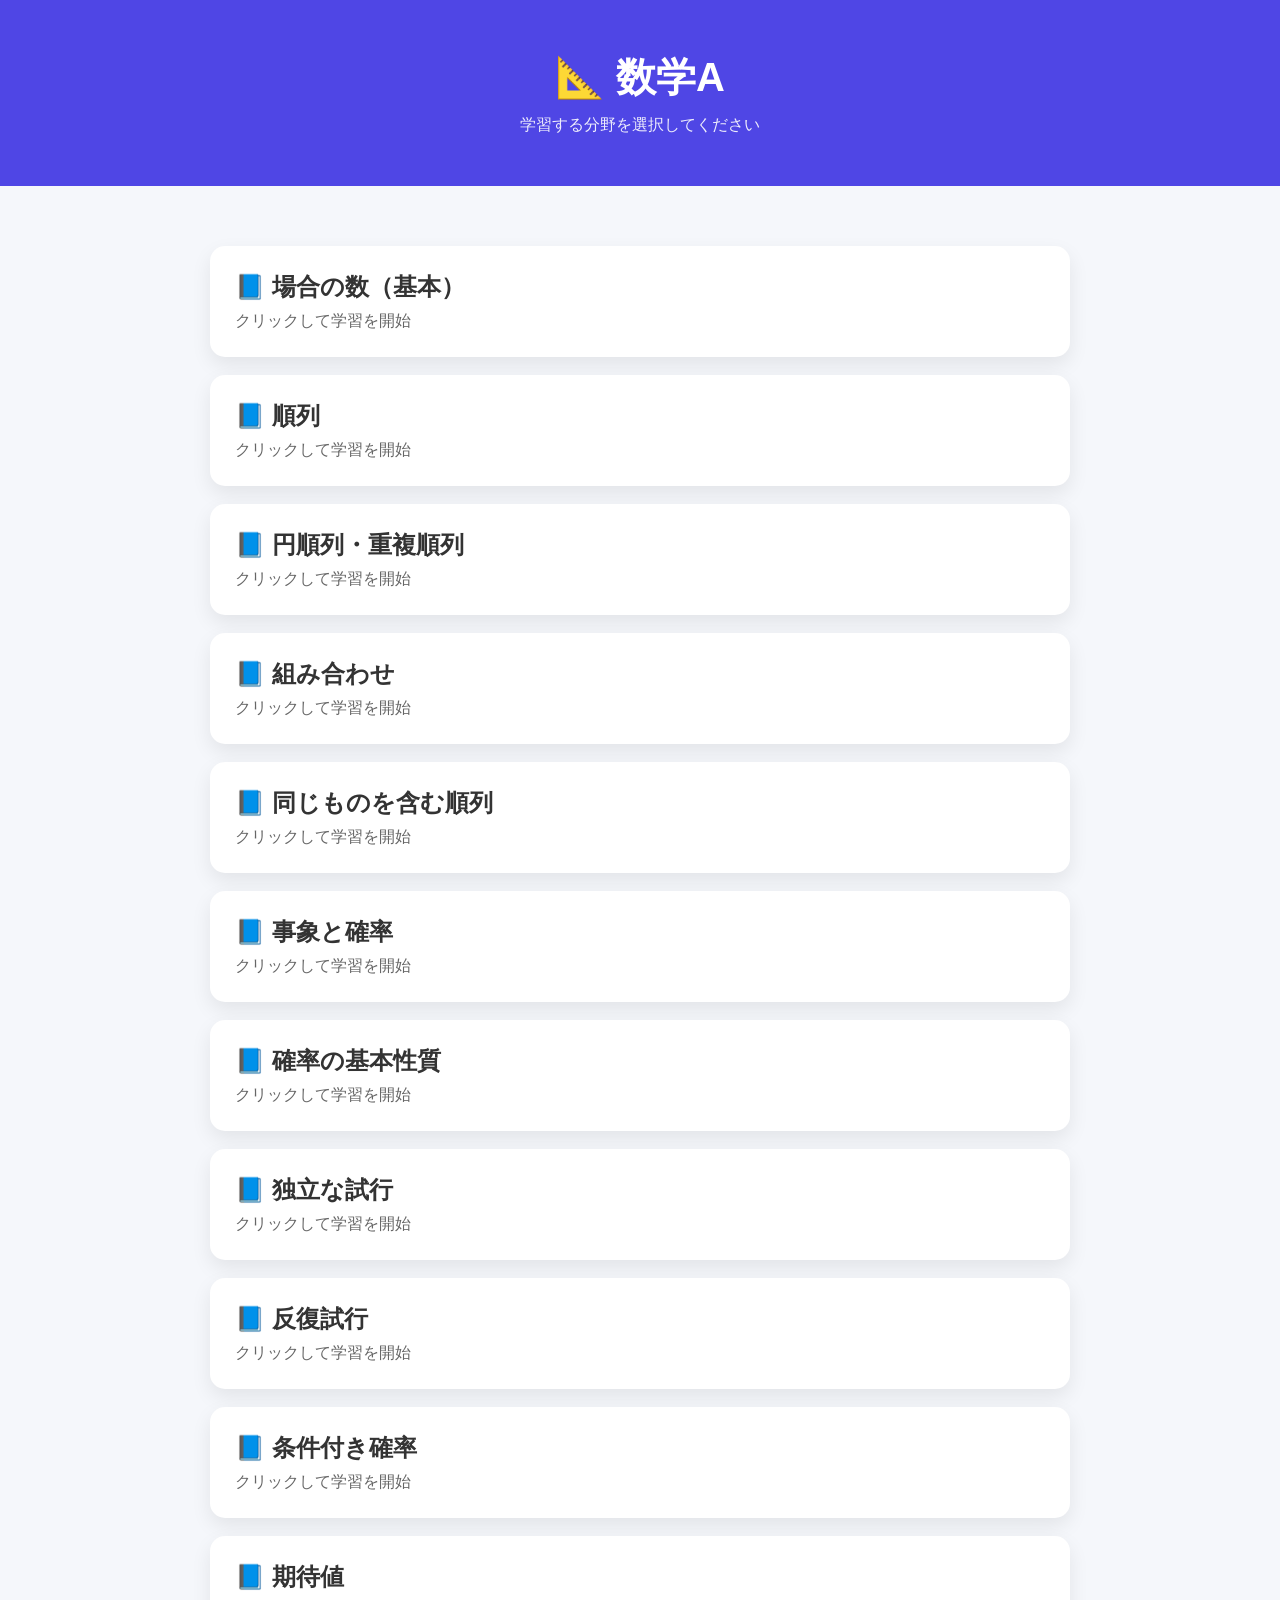
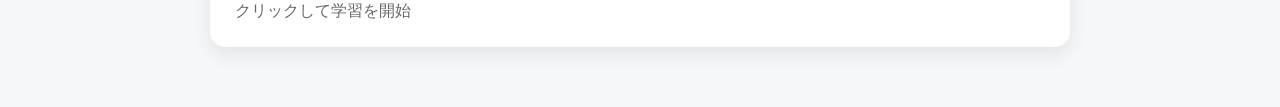
==== subjects/mathA/index.html @ 0408c3ab "Add files via upload" ====
<!DOCTYPE html>
<html lang="ja">

<head>
    <meta charset="UTF-8">
    <meta name="viewport" content="width=device-width, initial-scale=1.0">
    <title>数学A | Test Prepare</title>

    <link rel="stylesheet" href="style.css">
</head>

<body>

<header>

    <h1>📐 数学A</h1>
    <p>学習する分野を選択してください</p>

</header>

<main>

    <section id="chapters">

    </section>

</main>

<script src="script.js"></script>

</body>
</html>
---- subjects/mathA/style.css ----
*{
    margin:0;
    padding:0;
    box-sizing:border-box;
}

body{
    font-family:"Segoe UI","Yu Gothic UI",sans-serif;
    background:#f5f7fb;
    color:#333;
}

header{
    background:#4f46e5;
    color:white;
    text-align:center;
    padding:50px 20px;
}

header h1{
    font-size:2.5rem;
}

header p{
    margin-top:10px;
    opacity:.9;
}

main{
    max-width:900px;
    margin:40px auto;
    padding:20px;
}

#chapters{
    display:grid;
    gap:18px;
}

.chapter-card{

    background:white;

    padding:25px;

    border-radius:15px;

    cursor:pointer;

    transition:.2s;

    box-shadow:0 8px 20px rgba(0,0,0,.08);
}

.chapter-card:hover{

    transform:translateY(-5px);

    box-shadow:0 12px 30px rgba(0,0,0,.15);

}

.chapter-card h2{
    margin-bottom:8px;
}

.chapter-card p{
    color:#666;
}
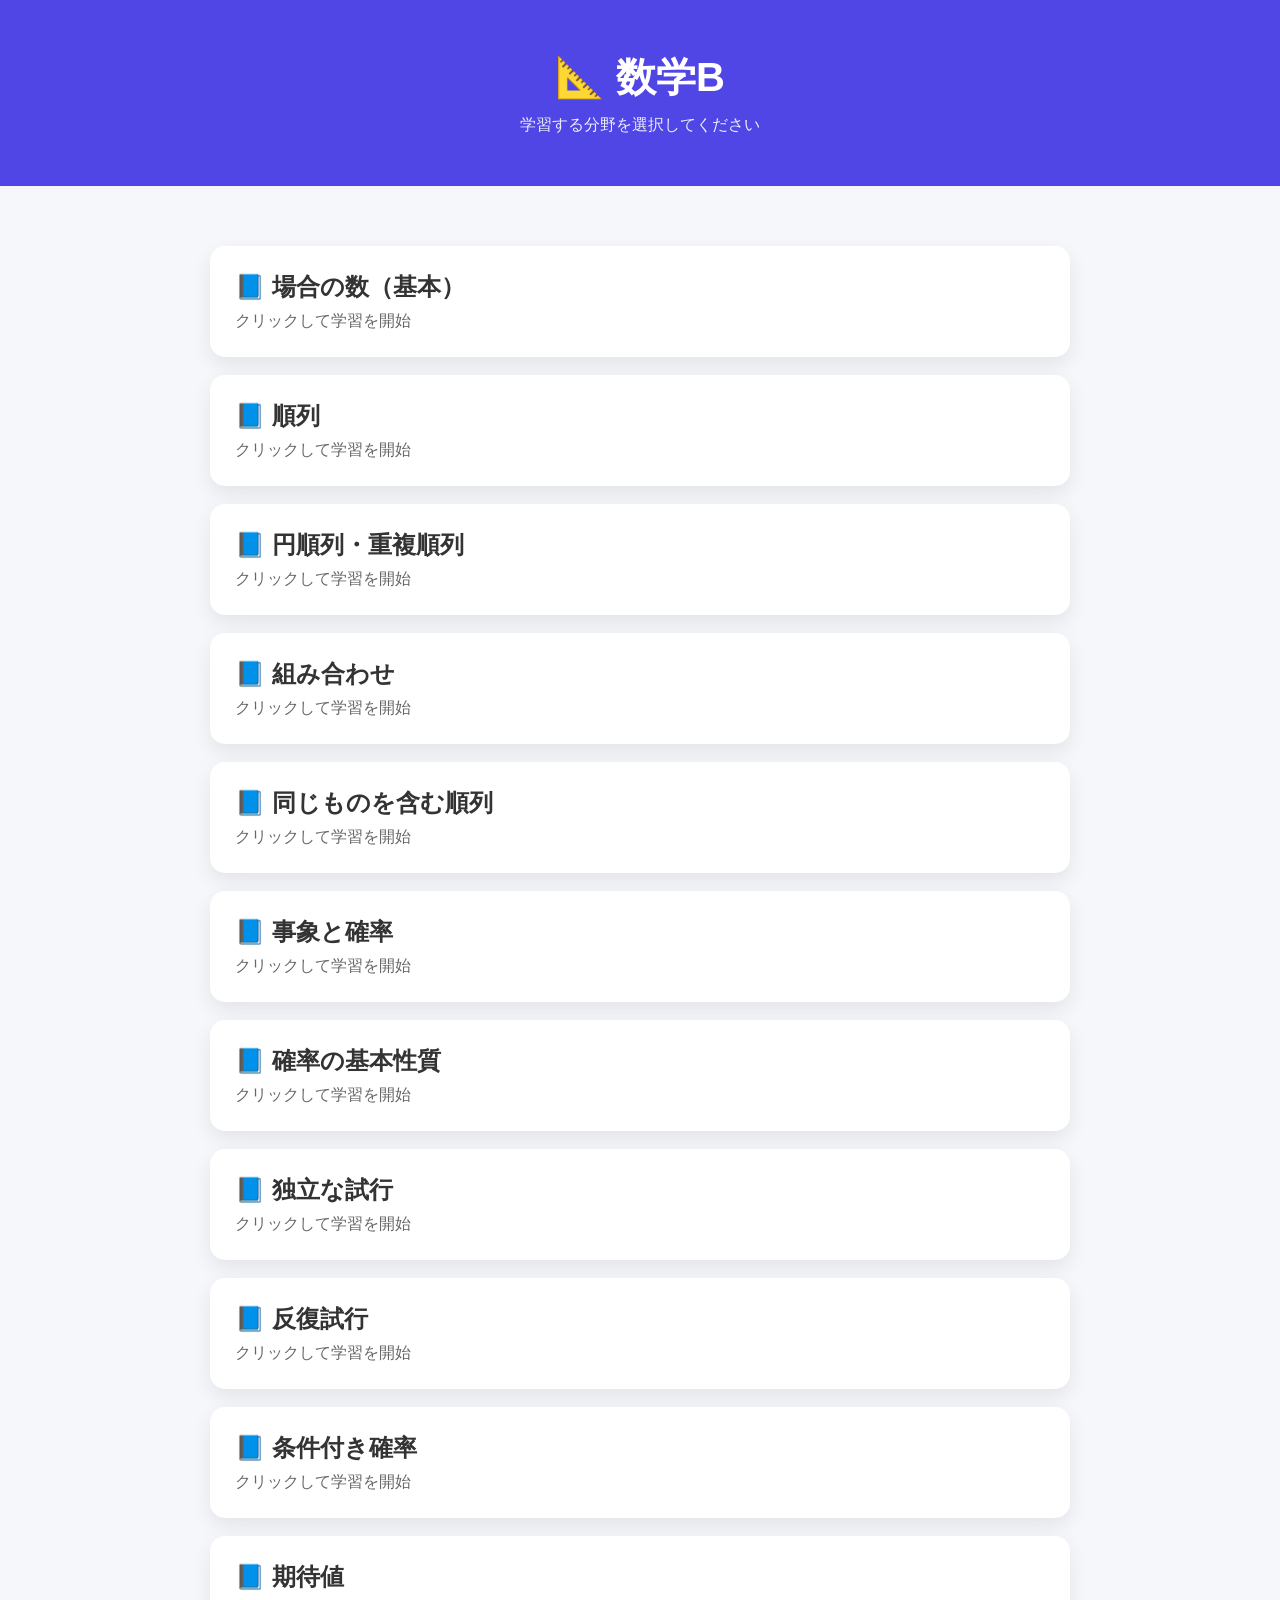
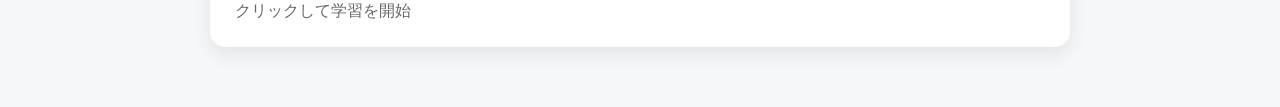
==== commit 3203bdc9: "Update index.html" ====
--- a/subjects/mathA/index.html
+++ b/subjects/mathA/index.html
@@ -4,7 +4,7 @@
 <head>
     <meta charset="UTF-8">
     <meta name="viewport" content="width=device-width, initial-scale=1.0">
-    <title>数学A | Test Prepare</title>
+    <title>数学B | Test Prepare</title>
 
     <link rel="stylesheet" href="style.css">
 </head>
@@ -13,7 +13,7 @@
 
 <header>
 
-    <h1>📐 数学A</h1>
+    <h1>📐 数学B</h1>
     <p>学習する分野を選択してください</p>
 
 </header>
@@ -29,4 +29,4 @@
 <script src="script.js"></script>
 
 </body>
-</html>+</html>
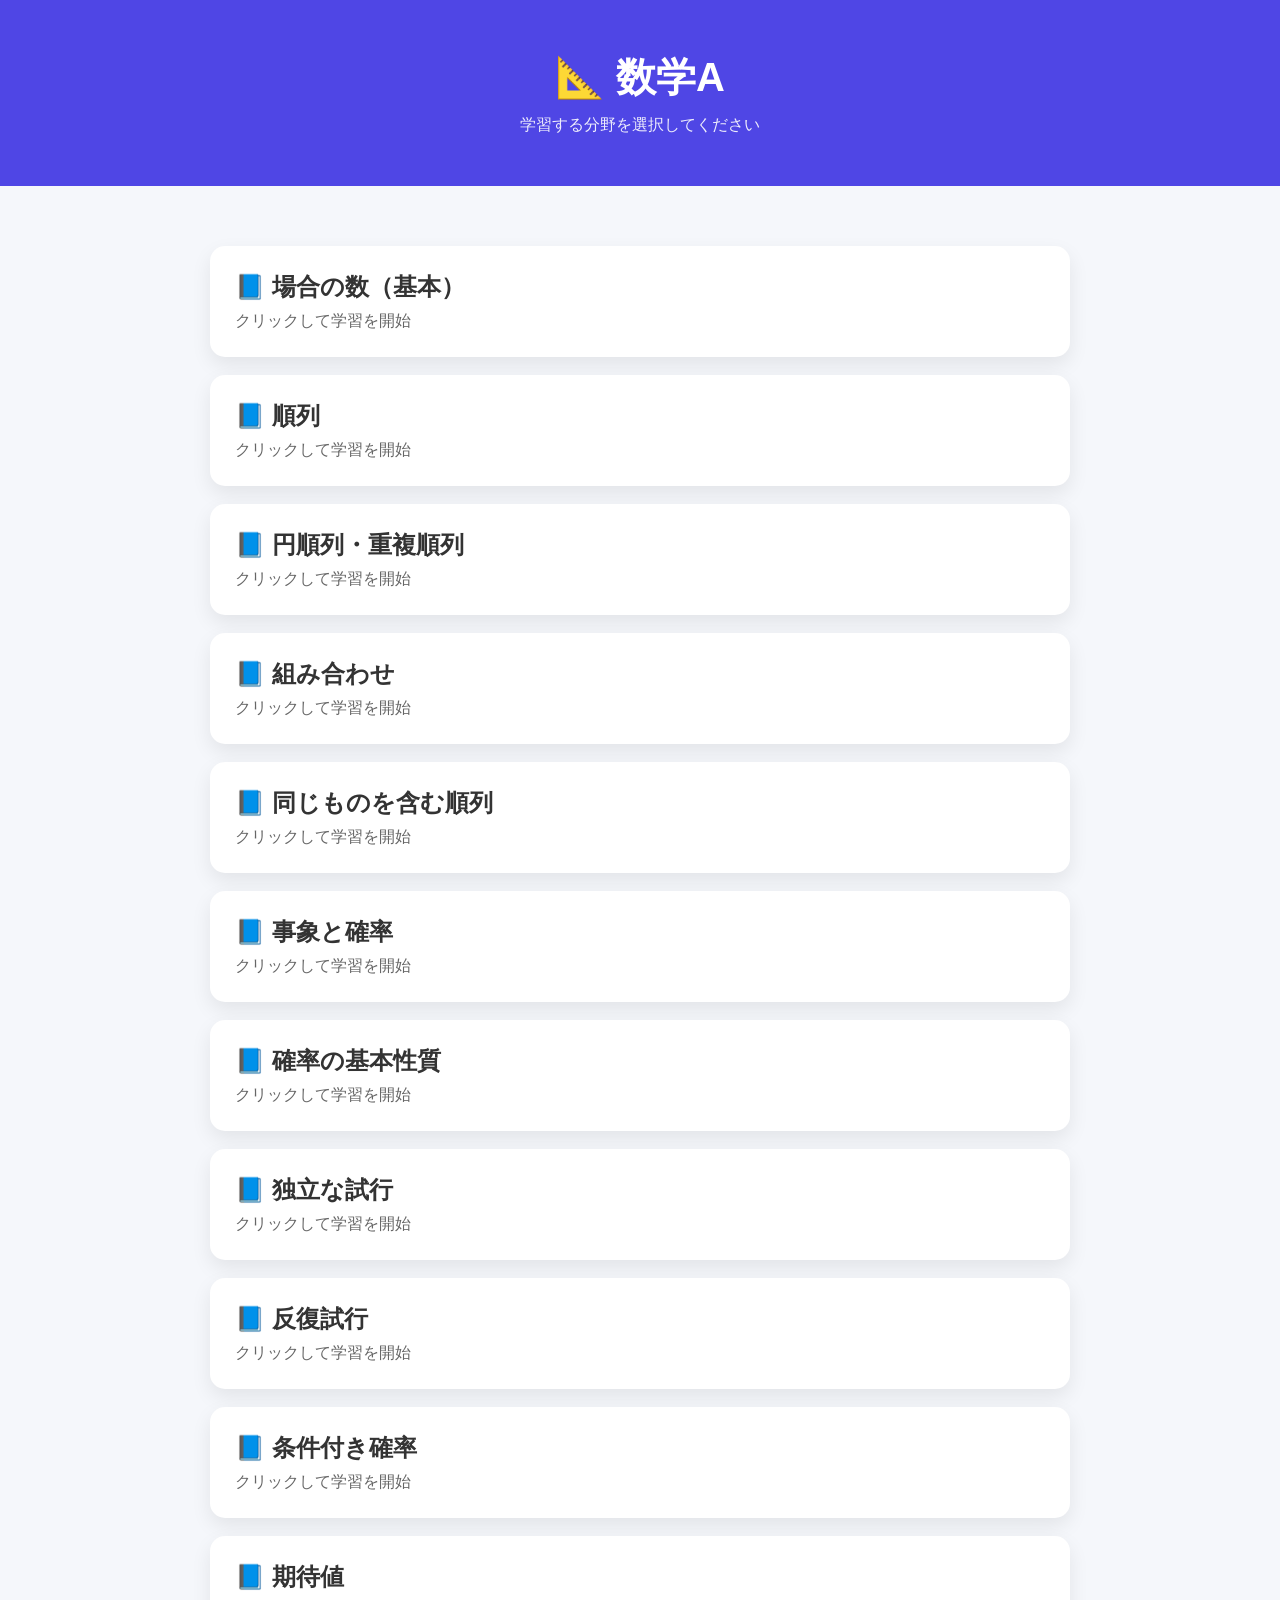
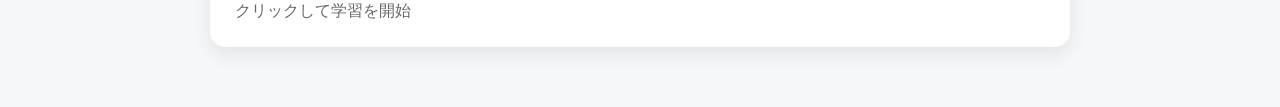
==== commit bf1f983b: "Update index.html" ====
--- a/subjects/mathA/index.html
+++ b/subjects/mathA/index.html
@@ -4,7 +4,7 @@
 <head>
     <meta charset="UTF-8">
     <meta name="viewport" content="width=device-width, initial-scale=1.0">
-    <title>数学B | Test Prepare</title>
+    <title>数学A | Test Prepare</title>
 
     <link rel="stylesheet" href="style.css">
 </head>
@@ -13,7 +13,7 @@
 
 <header>
 
-    <h1>📐 数学B</h1>
+    <h1>📐 数学A</h1>
     <p>学習する分野を選択してください</p>
 
 </header>
